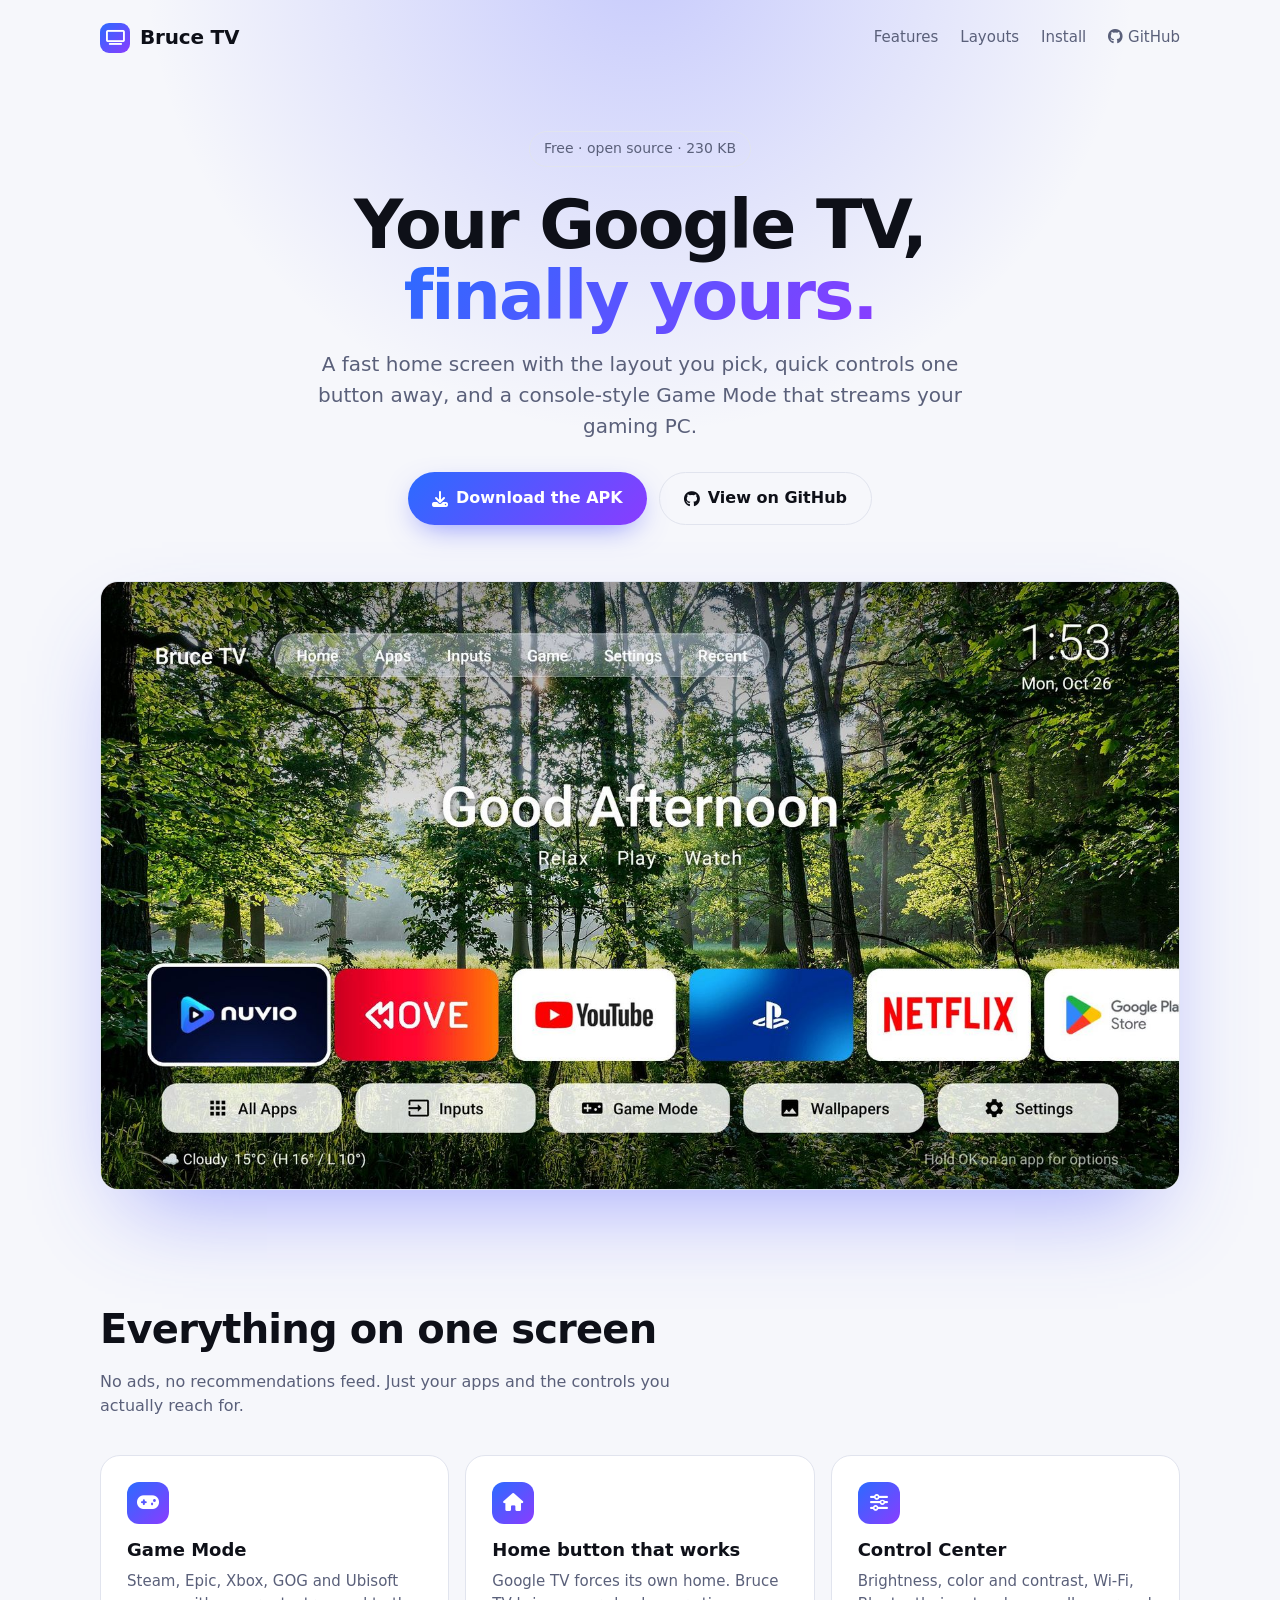
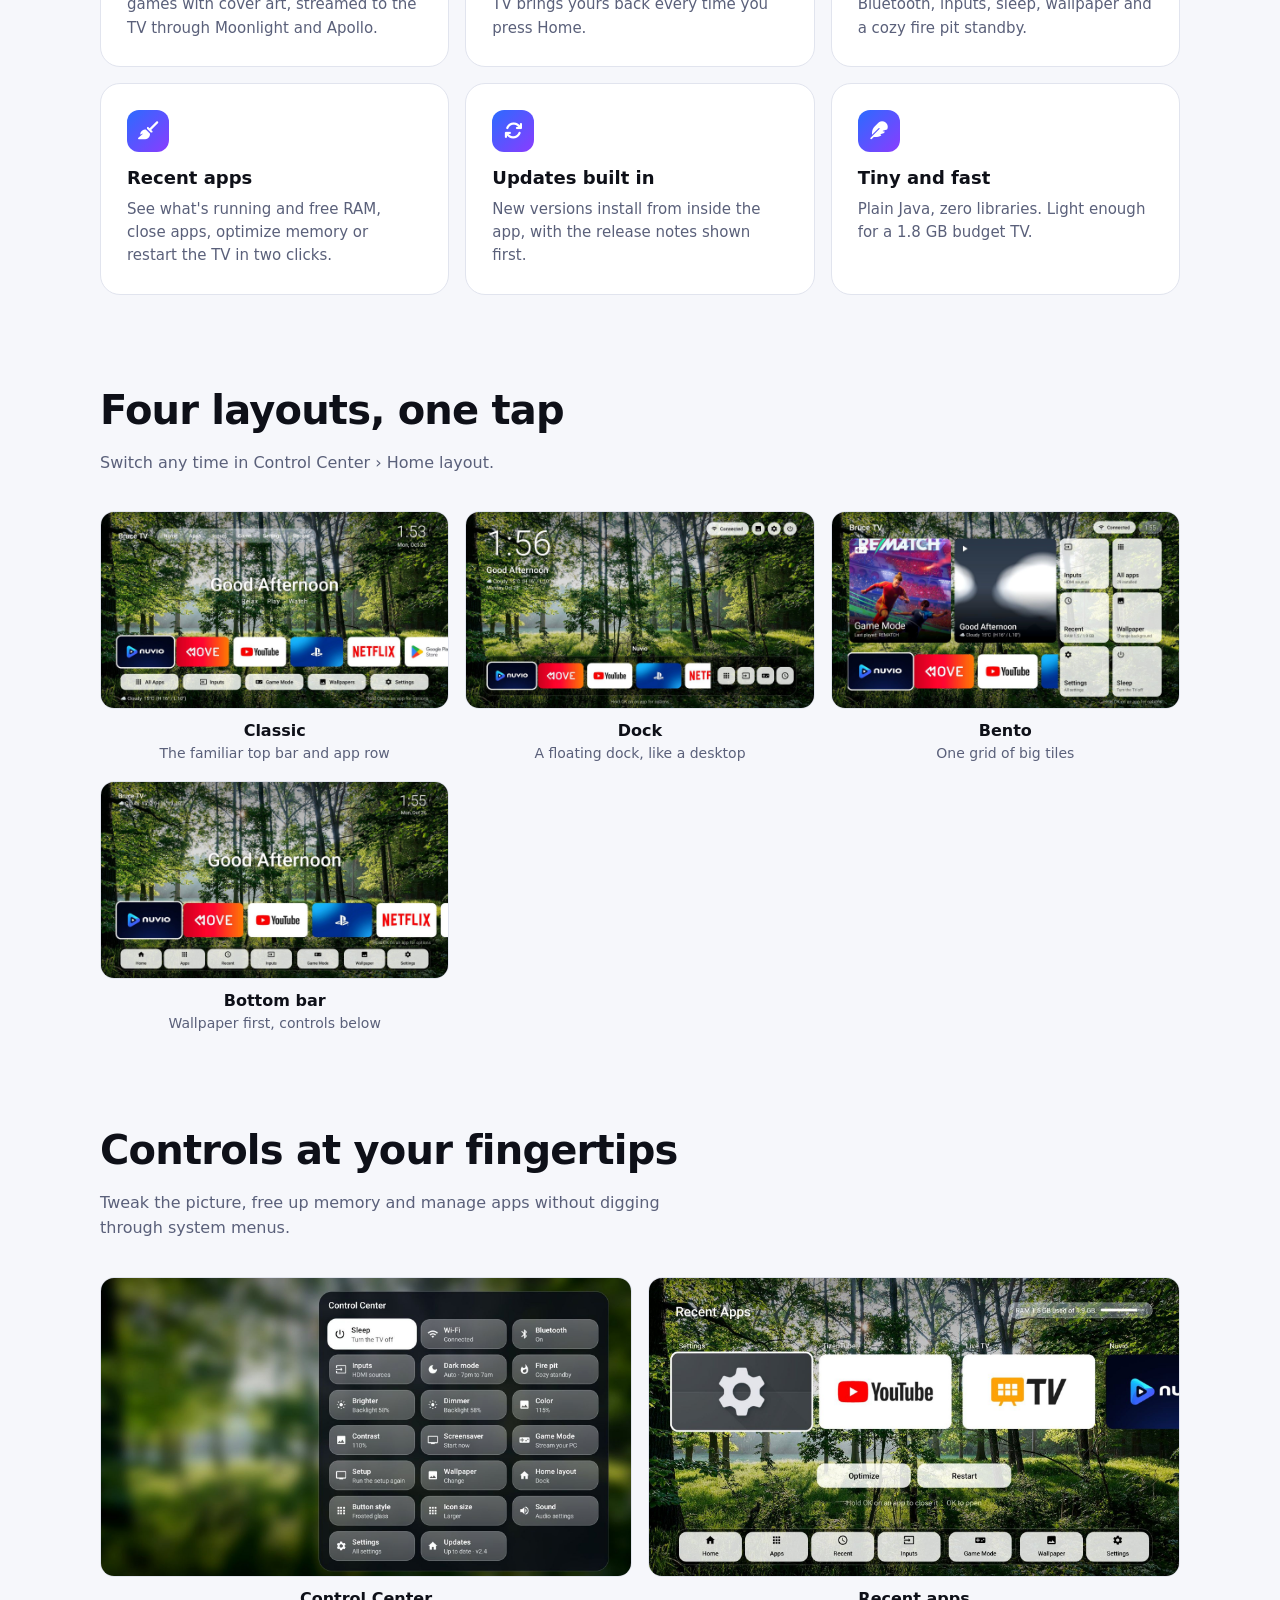
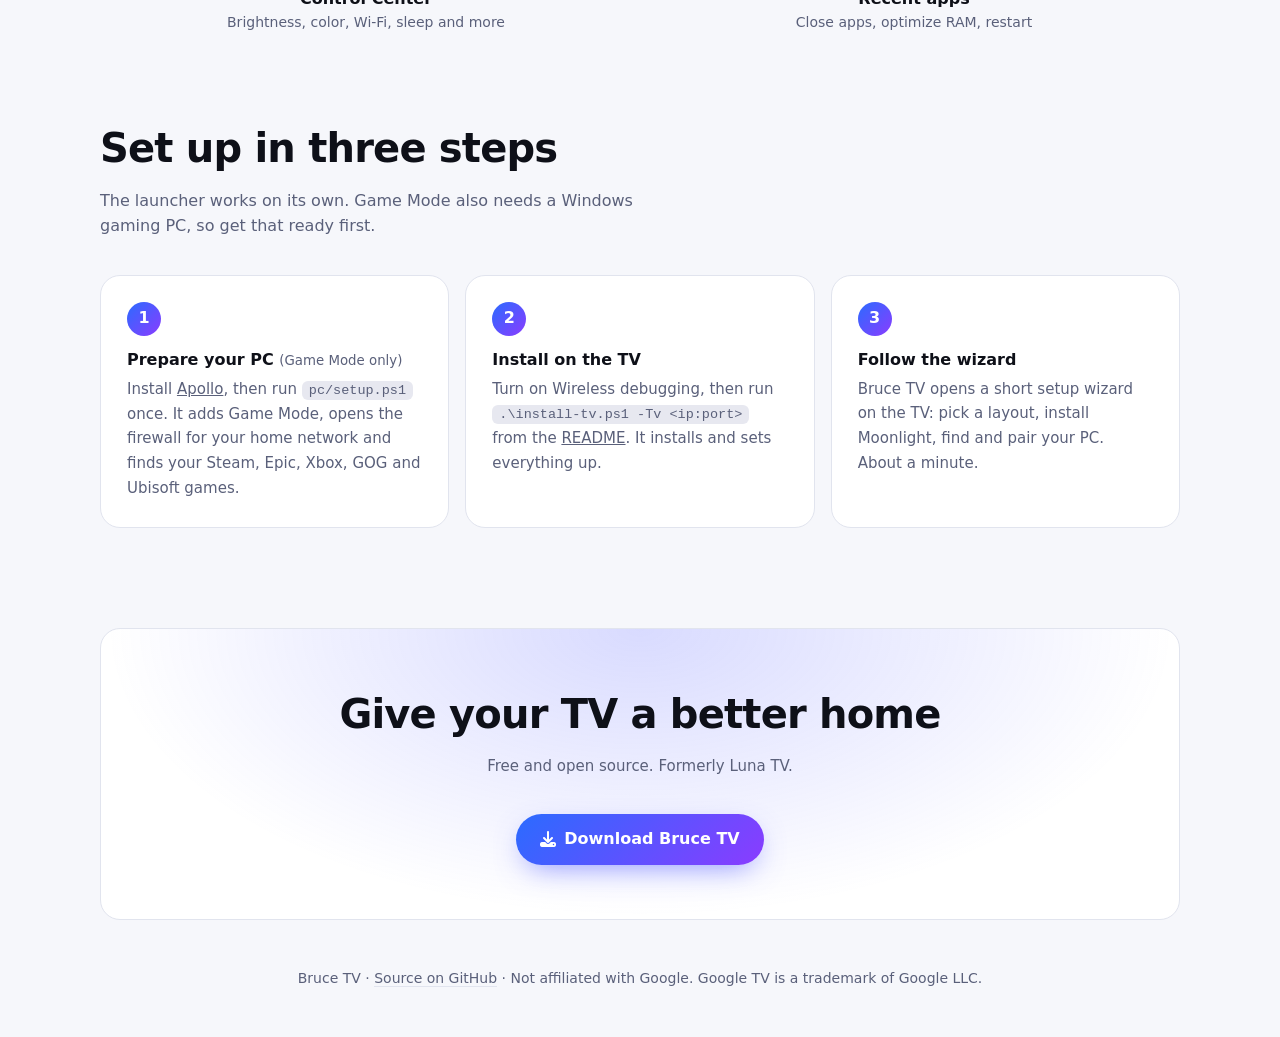
==== docs/index.html @ a6e506a7 "Add README with screenshots and PC-first install guide, one-command TV installer, and website" ====
<!doctype html>
<html lang="en">
<head>
<meta charset="utf-8">
<meta name="viewport" content="width=device-width, initial-scale=1">
<title>Bruce TV</title>
<meta name="description" content="A fast, good-looking home screen for Google TV with a console-style Game Mode that streams your gaming PC. Free, open source, 230 KB.">
<meta property="og:title" content="Bruce TV">
<meta property="og:description" content="Your Google TV home screen, done right. Four layouts, Control Center and Game Mode.">
<meta property="og:image" content="img/home-classic.jpg">
<link rel="stylesheet" href="https://cdnjs.cloudflare.com/ajax/libs/font-awesome/6.5.1/css/all.min.css" crossorigin="anonymous" referrerpolicy="no-referrer">
<link rel="icon" href="data:image/svg+xml,%3Csvg xmlns='http://www.w3.org/2000/svg' viewBox='0 0 32 32'%3E%3Crect width='32' height='32' rx='8' fill='%232b6bff'/%3E%3Crect x='7' y='9' width='18' height='11' rx='2' fill='white'/%3E%3Crect x='12' y='23' width='8' height='2' rx='1' fill='white'/%3E%3C/svg%3E">
<style>
:root {
  --bg: #07080d; --panel: #10121b; --line: #232636; --text: #f2f3f8; --muted: #9a9fb5;
  --blue: #2b6bff; --violet: #8a3cff; --grad: linear-gradient(135deg, #2b6bff, #8a3cff);
  --r: 20px;
}
@media (prefers-color-scheme: light) {
  :root { --bg: #f6f7fb; --panel: #fff; --line: #e1e4ee; --text: #0e1018; --muted: #5a607a; }
}
* { box-sizing: border-box; }
html { scroll-behavior: smooth; }
body { margin: 0; background: var(--bg); color: var(--text); line-height: 1.55;
  font: 16px/1.55 system-ui, -apple-system, "Segoe UI", Roboto, sans-serif; }
a { color: inherit; }
.wrap { width: min(1080px, 100% - 32px); margin: 0 auto; }
nav { display: flex; align-items: center; justify-content: space-between; padding: 22px 0; }
.logo { font-weight: 700; font-size: 20px; letter-spacing: -.01em; text-decoration: none; display: flex; align-items: center; gap: 10px; }
.logo i { width: 30px; height: 30px; border-radius: 9px; background: var(--grad); display: grid; place-items: center; }
.logo i { color: #fff; font-size: 15px; }
nav .links { display: flex; gap: 22px; align-items: center; color: var(--muted); font-size: 15px; }
nav .links a { text-decoration: none; }
nav .links a:hover { color: var(--text); }
.btn { display: inline-flex; align-items: center; gap: 8px; padding: 13px 24px; border-radius: 999px; font-weight: 600;
  text-decoration: none; background: var(--grad); color: #fff; box-shadow: 0 10px 30px -10px rgba(80, 90, 255, .7);
  transition: transform .15s, box-shadow .15s; }
.btn:hover { transform: translateY(-2px); box-shadow: 0 14px 34px -10px rgba(80, 90, 255, .9); }
.btn.ghost { background: transparent; color: var(--text); border: 1px solid var(--line); box-shadow: none; }
.btn.ghost:hover { border-color: var(--muted); }
.hero { text-align: center; padding: 56px 0 24px; position: relative; }
.hero::before { content: ""; position: absolute; inset: -120px 0 auto; height: 520px; z-index: -1;
  background: radial-gradient(ellipse at 50% 0, rgba(80, 90, 255, .28), transparent 65%); }
.pill { display: inline-block; padding: 6px 14px; border: 1px solid var(--line); border-radius: 999px; color: var(--muted); font-size: 14px; }
h1 { font-size: clamp(38px, 7vw, 68px); line-height: 1.05; letter-spacing: -.03em; margin: 22px auto 18px; max-width: 14ch; }
h1 em { font-style: normal; background: var(--grad); -webkit-background-clip: text; background-clip: text; color: transparent; }
.lede { color: var(--muted); font-size: clamp(17px, 2.2vw, 20px); max-width: 52ch; margin: 0 auto 30px; }
.cta { display: flex; gap: 12px; justify-content: center; flex-wrap: wrap; }
.shot { margin: 56px auto 0; border-radius: 18px; border: 1px solid var(--line); overflow: hidden;
  box-shadow: 0 40px 90px -30px rgba(60, 70, 255, .45); }
.shot img { display: block; width: 100%; height: auto; }
section { padding: 84px 0 0; }
h2 { font-size: clamp(28px, 4.5vw, 40px); letter-spacing: -.02em; margin: 0 0 10px; }
.sub { color: var(--muted); margin: 0 0 36px; max-width: 56ch; }
.grid { display: grid; gap: 16px; grid-template-columns: repeat(auto-fit, minmax(260px, 1fr)); }
.card { background: var(--panel); border: 1px solid var(--line); border-radius: var(--r); padding: 26px; }
.card h3 { margin: 12px 0 6px; font-size: 18px; }
.card p { margin: 0; color: var(--muted); font-size: 15px; }
.ico { width: 42px; height: 42px; border-radius: 12px; background: var(--grad); color: #fff; display: grid; place-items: center; font-size: 18px; }
.layouts { display: grid; gap: 16px; grid-template-columns: repeat(auto-fit, minmax(300px, 1fr)); }
figure { margin: 0; }
figure img { display: block; width: 100%; height: auto; border-radius: 14px; border: 1px solid var(--line); }
figcaption { margin-top: 10px; font-weight: 600; text-align: center; }
figcaption span { display: block; font-weight: 400; color: var(--muted); font-size: 14px; }
.steps { counter-reset: s; display: grid; gap: 16px; grid-template-columns: repeat(auto-fit, minmax(260px, 1fr)); padding: 0; list-style: none; }
.steps li { counter-increment: s; background: var(--panel); border: 1px solid var(--line); border-radius: var(--r); padding: 26px; }
.steps li::before { content: counter(s); display: grid; place-items: center; width: 34px; height: 34px; border-radius: 50%;
  background: var(--grad); color: #fff; font-weight: 700; margin-bottom: 12px; }
.steps b { display: block; margin-bottom: 4px; }
.steps small { color: var(--muted); font-weight: 400; }
.steps span { color: var(--muted); font-size: 15px; }
code { background: rgba(120, 130, 170, .18); padding: 2px 7px; border-radius: 6px; font-size: .9em; }
.final { text-align: center; }
.final .btn { margin-top: 36px; }
.final .card { padding: 54px 24px; background: radial-gradient(ellipse at 50% 0, rgba(80, 90, 255, .22), transparent 70%), var(--panel); }
footer { color: var(--muted); font-size: 14px; text-align: center; padding: 48px 0; }
footer a { text-decoration: none; border-bottom: 1px solid var(--line); }
@media (max-width: 560px) { nav .links a:not(.btn) { display: none; } }
@media (prefers-reduced-motion: reduce) { html { scroll-behavior: auto; } .btn { transition: none; } }
</style>
</head>
<body>
<div class="wrap">
  <nav>
    <a class="logo" href="#"><i class="fa-solid fa-tv" aria-hidden="true"></i>Bruce TV</a>
    <div class="links">
      <a href="#features">Features</a>
      <a href="#layouts">Layouts</a>
      <a href="#install">Install</a>
      <a href="https://github.com/martintenovski/BruceTV"><i class="fa-brands fa-github" aria-hidden="true"></i> GitHub</a>
    </div>
  </nav>

  <header class="hero">
    <span class="pill">Free · open source · 230 KB</span>
    <h1>Your Google TV, <em>finally yours.</em></h1>
    <p class="lede">A fast home screen with the layout you pick, quick controls one button away, and a console-style Game Mode that streams your gaming PC.</p>
    <div class="cta">
      <a class="btn" href="https://github.com/martintenovski/BruceTV/releases/latest"><i class="fa-solid fa-download" aria-hidden="true"></i>Download the APK</a>
      <a class="btn ghost" href="https://github.com/martintenovski/BruceTV"><i class="fa-brands fa-github" aria-hidden="true"></i>View on GitHub</a>
    </div>
    <div class="shot"><img src="img/home-classic.jpg" alt="Bruce TV home screen in the Classic layout" width="1600" height="900"></div>
  </header>

  <section id="features">
    <h2>Everything on one screen</h2>
    <p class="sub">No ads, no recommendations feed. Just your apps and the controls you actually reach for.</p>
    <div class="grid">
      <div class="card"><div class="ico"><i class="fa-solid fa-gamepad" aria-hidden="true"></i></div><h3>Game Mode</h3><p>Steam, Epic, Xbox, GOG and Ubisoft games with cover art, streamed to the TV through Moonlight and Apollo.</p></div>
      <div class="card"><div class="ico"><i class="fa-solid fa-house" aria-hidden="true"></i></div><h3>Home button that works</h3><p>Google TV forces its own home. Bruce TV brings yours back every time you press Home.</p></div>
      <div class="card"><div class="ico"><i class="fa-solid fa-sliders" aria-hidden="true"></i></div><h3>Control Center</h3><p>Brightness, color and contrast, Wi-Fi, Bluetooth, inputs, sleep, wallpaper and a cozy fire pit standby.</p></div>
      <div class="card"><div class="ico"><i class="fa-solid fa-broom" aria-hidden="true"></i></div><h3>Recent apps</h3><p>See what's running and free RAM, close apps, optimize memory or restart the TV in two clicks.</p></div>
      <div class="card"><div class="ico"><i class="fa-solid fa-arrows-rotate" aria-hidden="true"></i></div><h3>Updates built in</h3><p>New versions install from inside the app, with the release notes shown first.</p></div>
      <div class="card"><div class="ico"><i class="fa-solid fa-feather" aria-hidden="true"></i></div><h3>Tiny and fast</h3><p>Plain Java, zero libraries. Light enough for a 1.8 GB budget TV.</p></div>
    </div>
  </section>

  <section id="layouts">
    <h2>Four layouts, one tap</h2>
    <p class="sub">Switch any time in Control Center › Home layout.</p>
    <div class="layouts">
      <figure><img src="img/home-classic.jpg" alt="Classic layout" loading="lazy"><figcaption>Classic<span>The familiar top bar and app row</span></figcaption></figure>
      <figure><img src="img/home-dock.jpg" alt="Dock layout" loading="lazy"><figcaption>Dock<span>A floating dock, like a desktop</span></figcaption></figure>
      <figure><img src="img/home-bento.jpg" alt="Bento layout" loading="lazy"><figcaption>Bento<span>One grid of big tiles</span></figcaption></figure>
      <figure><img src="img/home-bottom.jpg" alt="Bottom bar layout" loading="lazy"><figcaption>Bottom bar<span>Wallpaper first, controls below</span></figcaption></figure>
    </div>
  </section>

  <section>
    <h2>Controls at your fingertips</h2>
    <p class="sub">Tweak the picture, free up memory and manage apps without digging through system menus.</p>
    <div class="layouts">
      <figure><img src="img/control-center.jpg" alt="Control Center" loading="lazy"><figcaption>Control Center<span>Brightness, color, Wi-Fi, sleep and more</span></figcaption></figure>
      <figure><img src="img/recent.jpg" alt="Recent apps" loading="lazy"><figcaption>Recent apps<span>Close apps, optimize RAM, restart</span></figcaption></figure>
    </div>
  </section>

  <section id="install">
    <h2>Set up in three steps</h2>
    <p class="sub">The launcher works on its own. Game Mode also needs a Windows gaming PC, so get that ready first.</p>
    <ol class="steps">
      <li><b>Prepare your PC <small>(Game Mode only)</small></b><span>Install <a href="https://github.com/ClassicOldSong/Apollo/releases">Apollo</a>, then run <code>pc/setup.ps1</code> once. It adds Game Mode, opens the firewall for your home network and finds your Steam, Epic, Xbox, GOG and Ubisoft games.</span></li>
      <li><b>Install on the TV</b><span>Turn on Wireless debugging, then run <code>.\install-tv.ps1 -Tv &lt;ip:port&gt;</code> from the <a href="https://github.com/martintenovski/BruceTV#step-2-install-bruce-tv-on-the-tv">README</a>. It installs and sets everything up.</span></li>
      <li><b>Follow the wizard</b><span>Bruce TV opens a short setup wizard on the TV: pick a layout, install Moonlight, find and pair your PC. About a minute.</span></li>
    </ol>
  </section>

  <section class="final">
    <div class="card">
      <h2>Give your TV a better home</h2>
      <p class="sub" style="margin-inline:auto">Free and open source. Formerly Luna TV.</p>
      <a class="btn" href="https://github.com/martintenovski/BruceTV/releases/latest"><i class="fa-solid fa-download" aria-hidden="true"></i>Download Bruce TV</a>
    </div>
  </section>

  <footer>Bruce TV · <a href="https://github.com/martintenovski/BruceTV">Source on GitHub</a> · Not affiliated with Google. Google TV is a trademark of Google LLC.</footer>
</div>
</body>
</html>
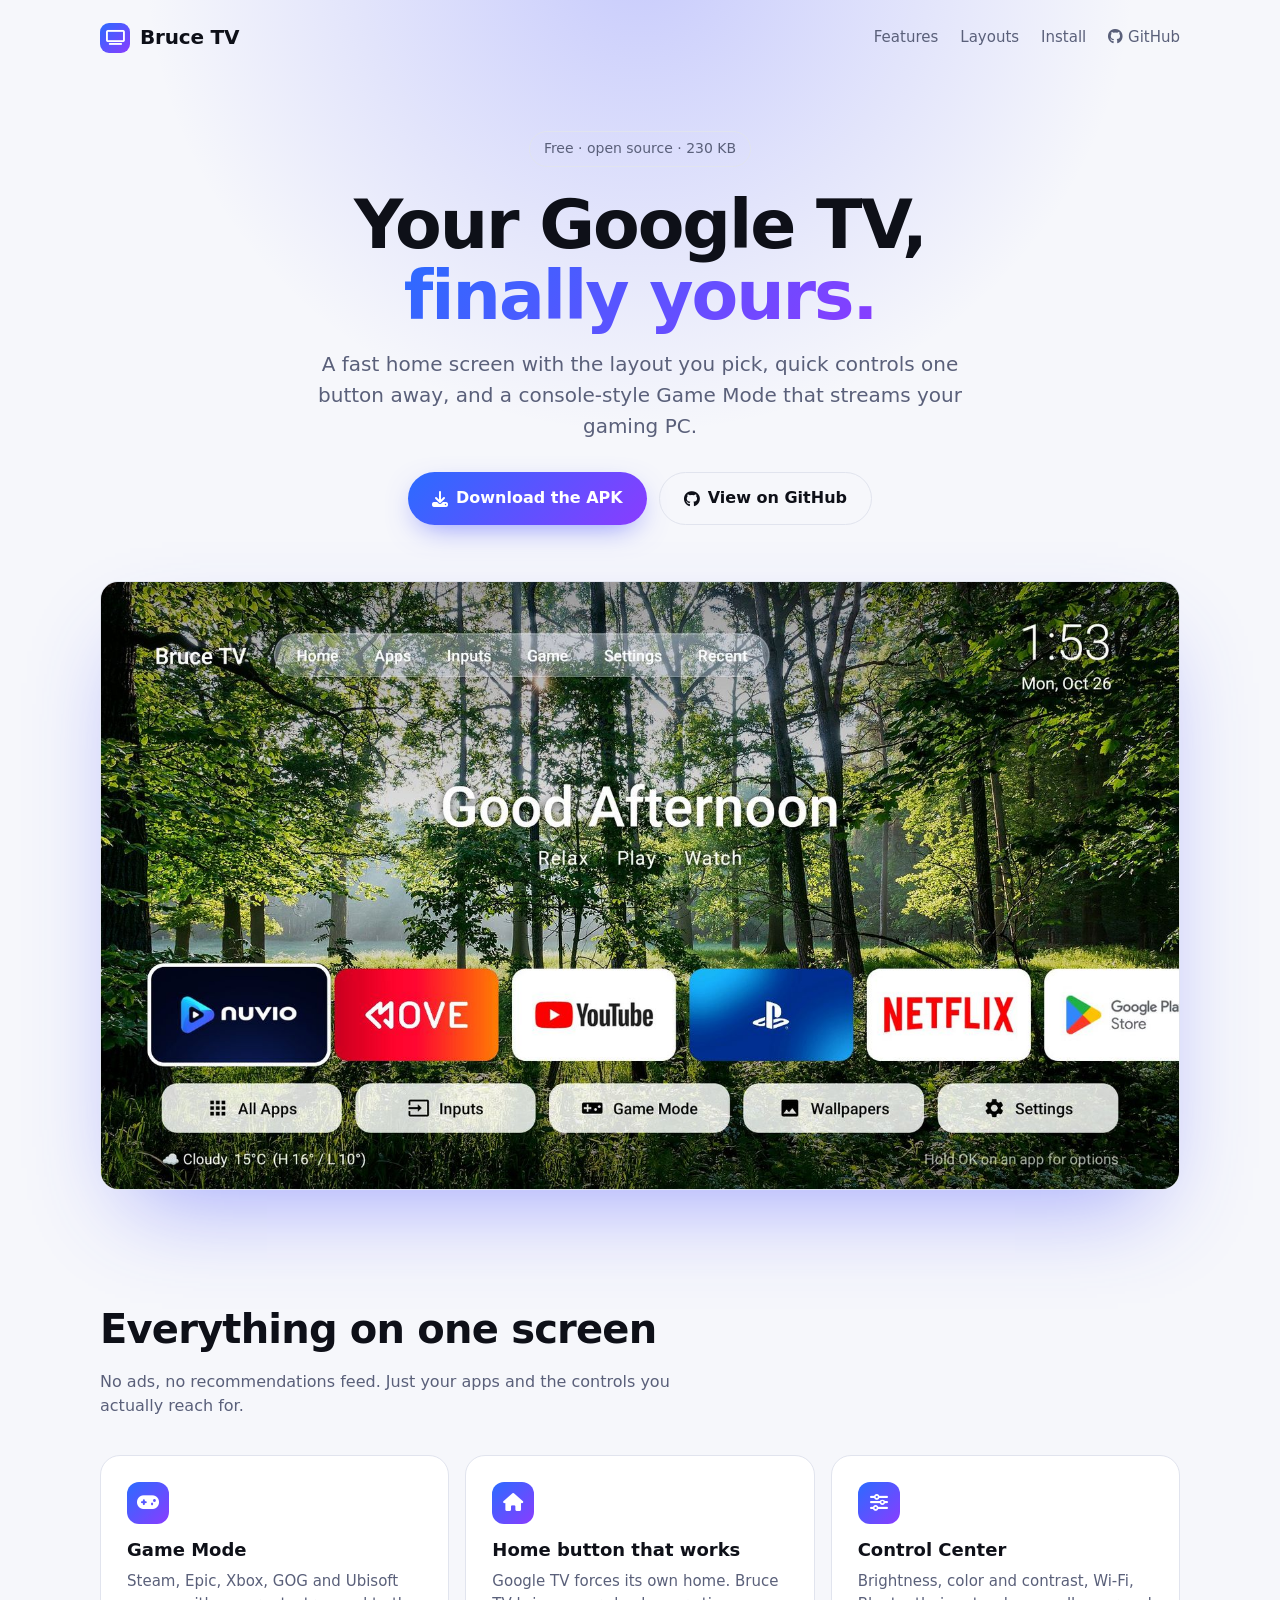
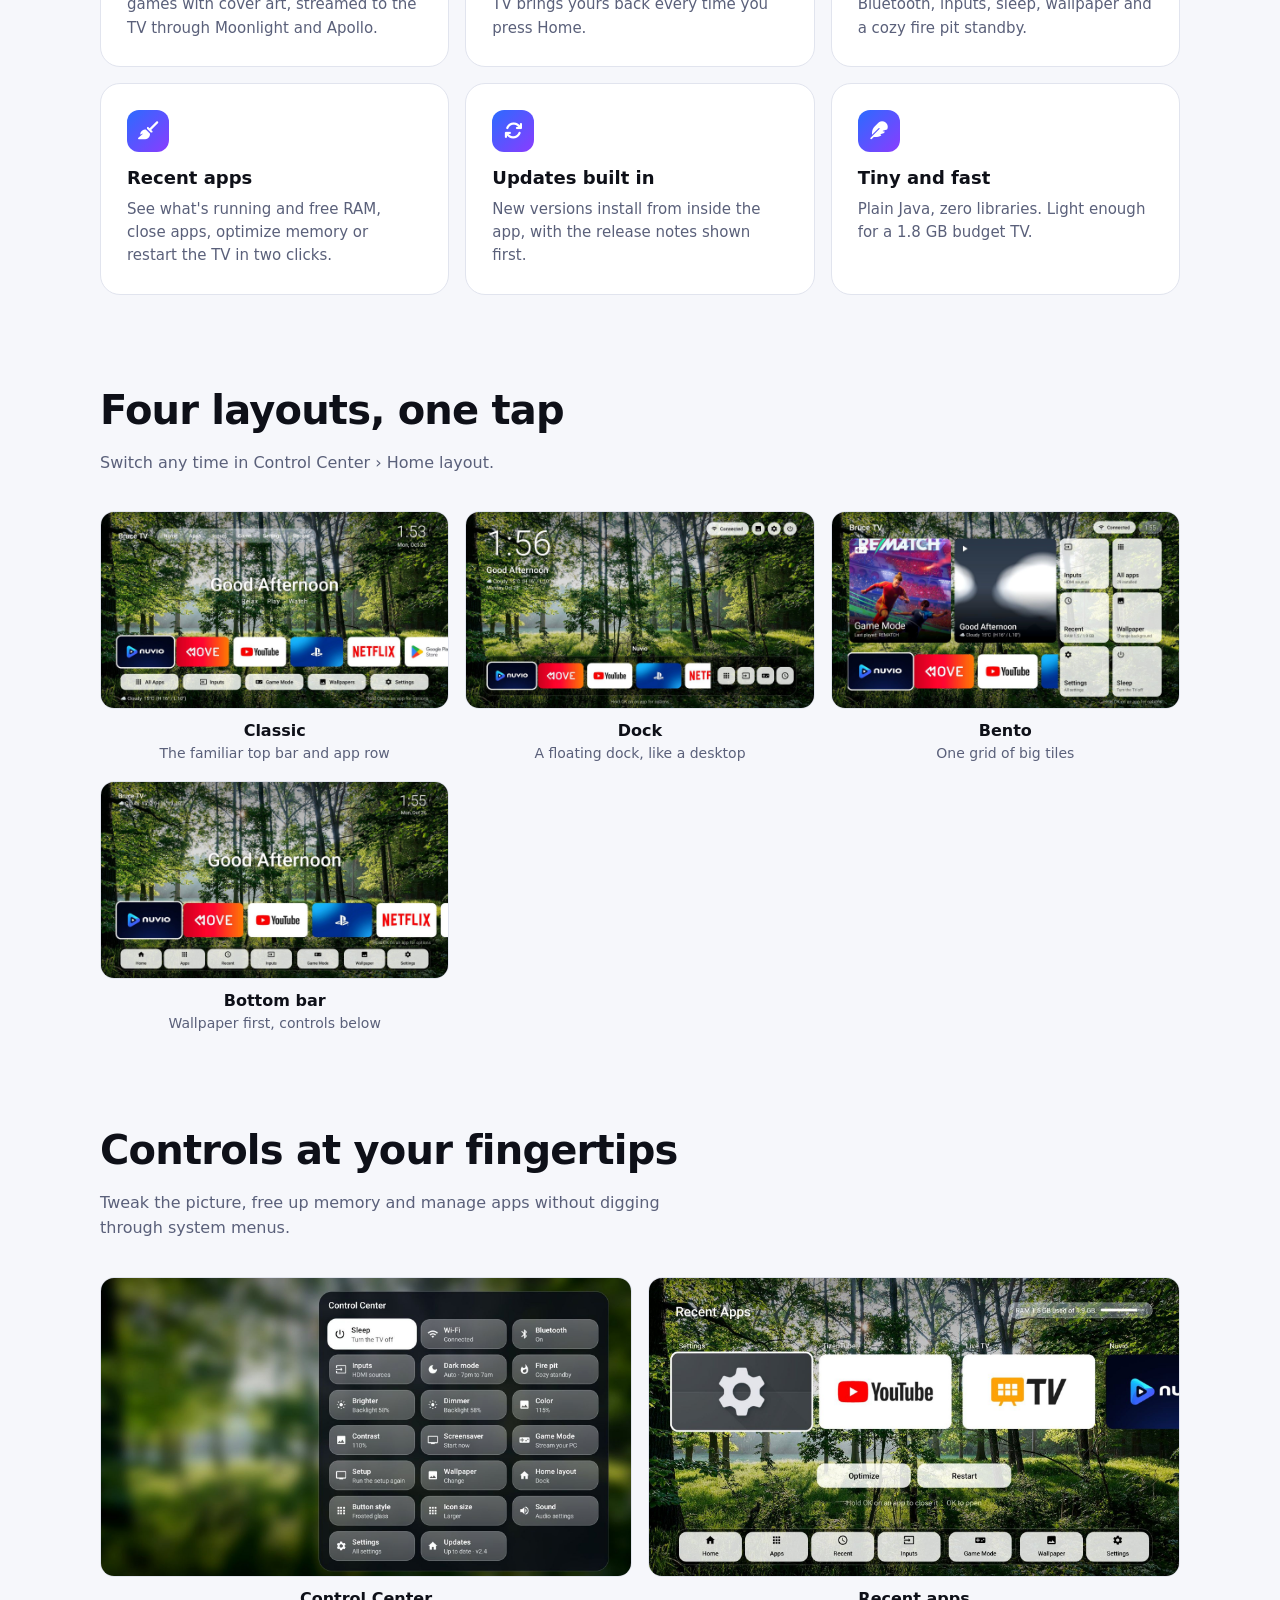
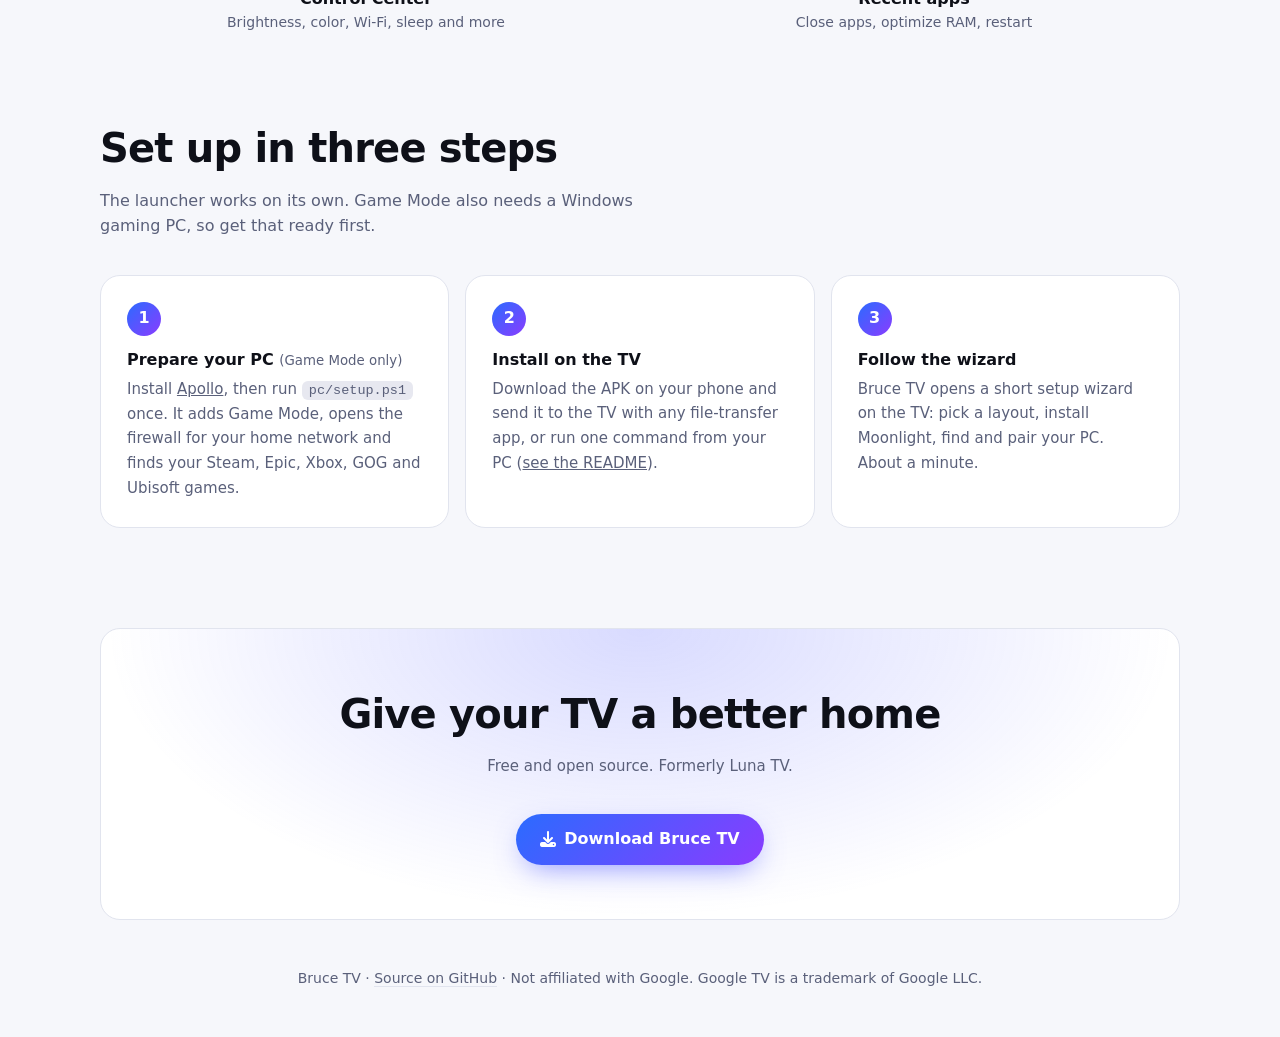
==== commit 236afb9a: "README and site: add phone-to-TV file transfer install option" ====
--- a/docs/index.html
+++ b/docs/index.html
@@ -140,7 +140,7 @@
     <p class="sub">The launcher works on its own. Game Mode also needs a Windows gaming PC, so get that ready first.</p>
     <ol class="steps">
       <li><b>Prepare your PC <small>(Game Mode only)</small></b><span>Install <a href="https://github.com/ClassicOldSong/Apollo/releases">Apollo</a>, then run <code>pc/setup.ps1</code> once. It adds Game Mode, opens the firewall for your home network and finds your Steam, Epic, Xbox, GOG and Ubisoft games.</span></li>
-      <li><b>Install on the TV</b><span>Turn on Wireless debugging, then run <code>.\install-tv.ps1 -Tv &lt;ip:port&gt;</code> from the <a href="https://github.com/martintenovski/BruceTV#step-2-install-bruce-tv-on-the-tv">README</a>. It installs and sets everything up.</span></li>
+      <li><b>Install on the TV</b><span>Download the APK on your phone and send it to the TV with any file-transfer app, or run one command from your PC (<a href="https://github.com/martintenovski/BruceTV#step-2-install-bruce-tv-on-the-tv">see the README</a>).</span></li>
       <li><b>Follow the wizard</b><span>Bruce TV opens a short setup wizard on the TV: pick a layout, install Moonlight, find and pair your PC. About a minute.</span></li>
     </ol>
   </section>
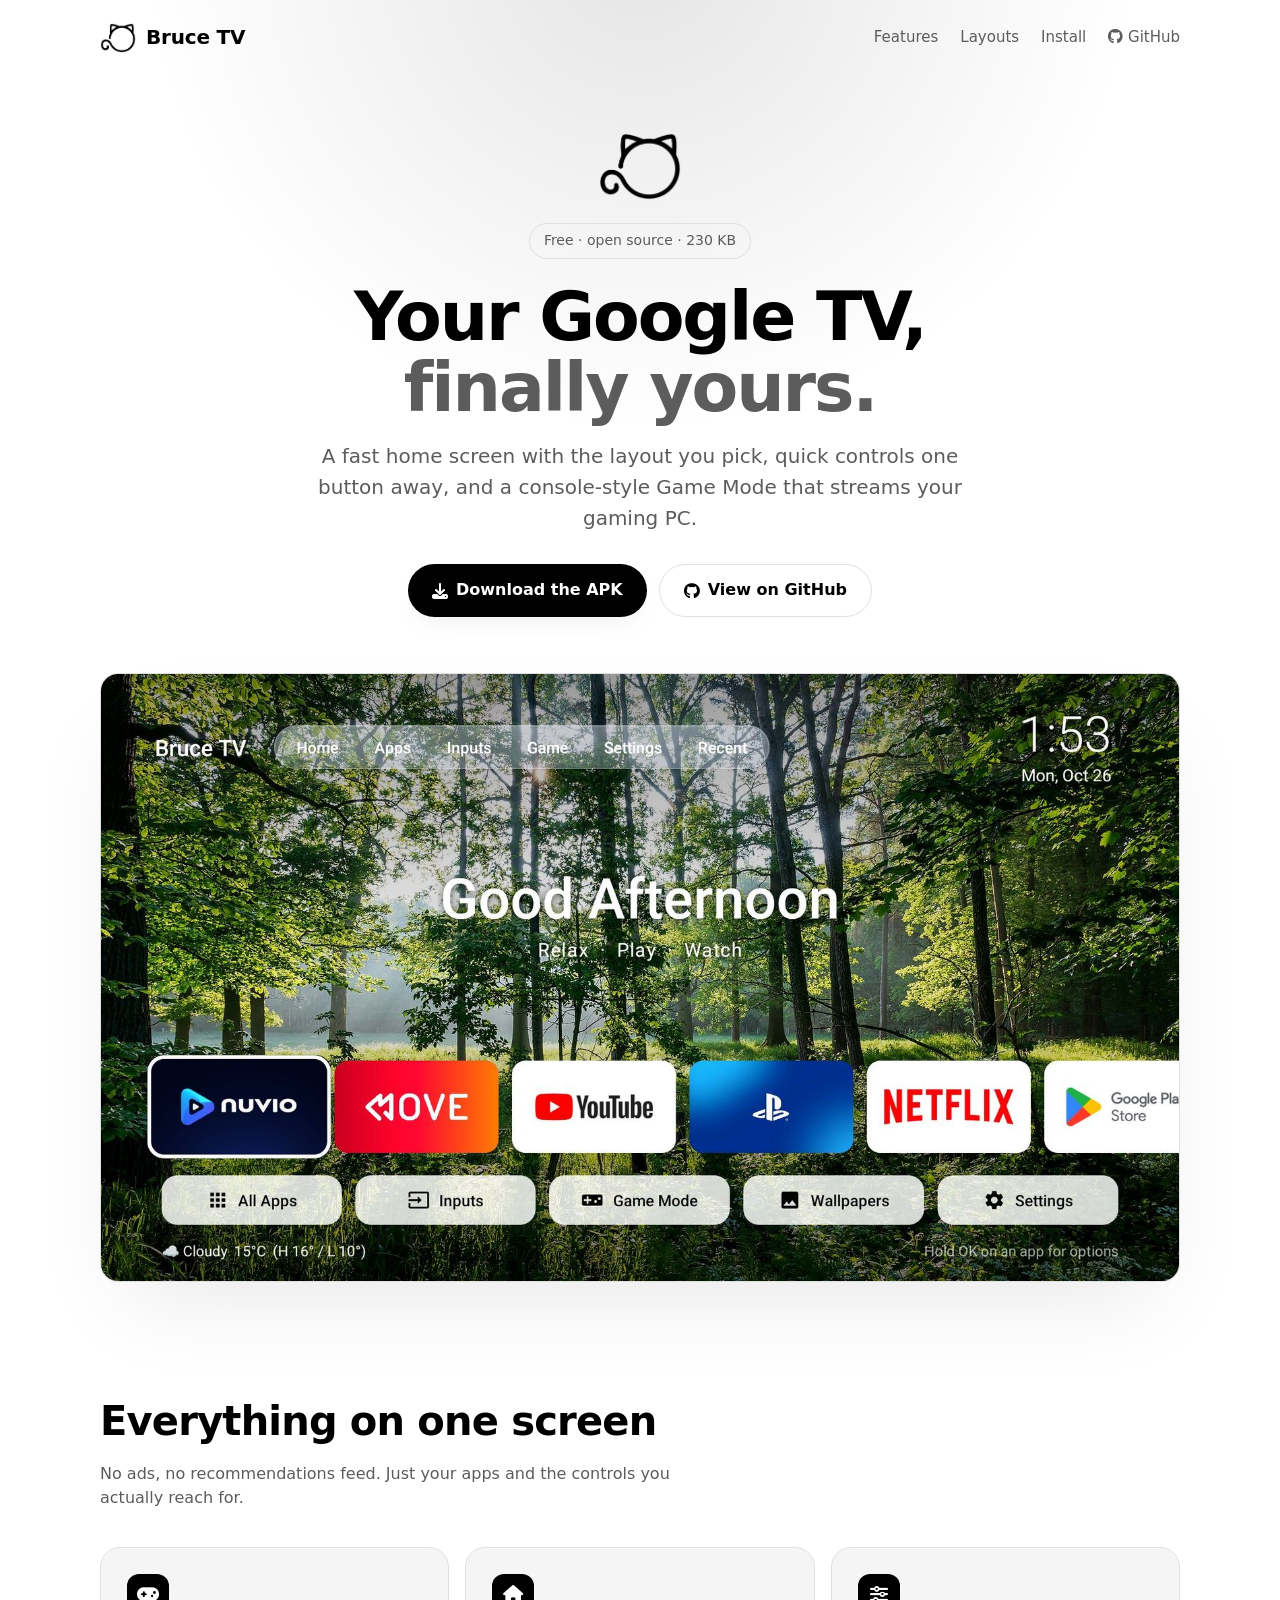
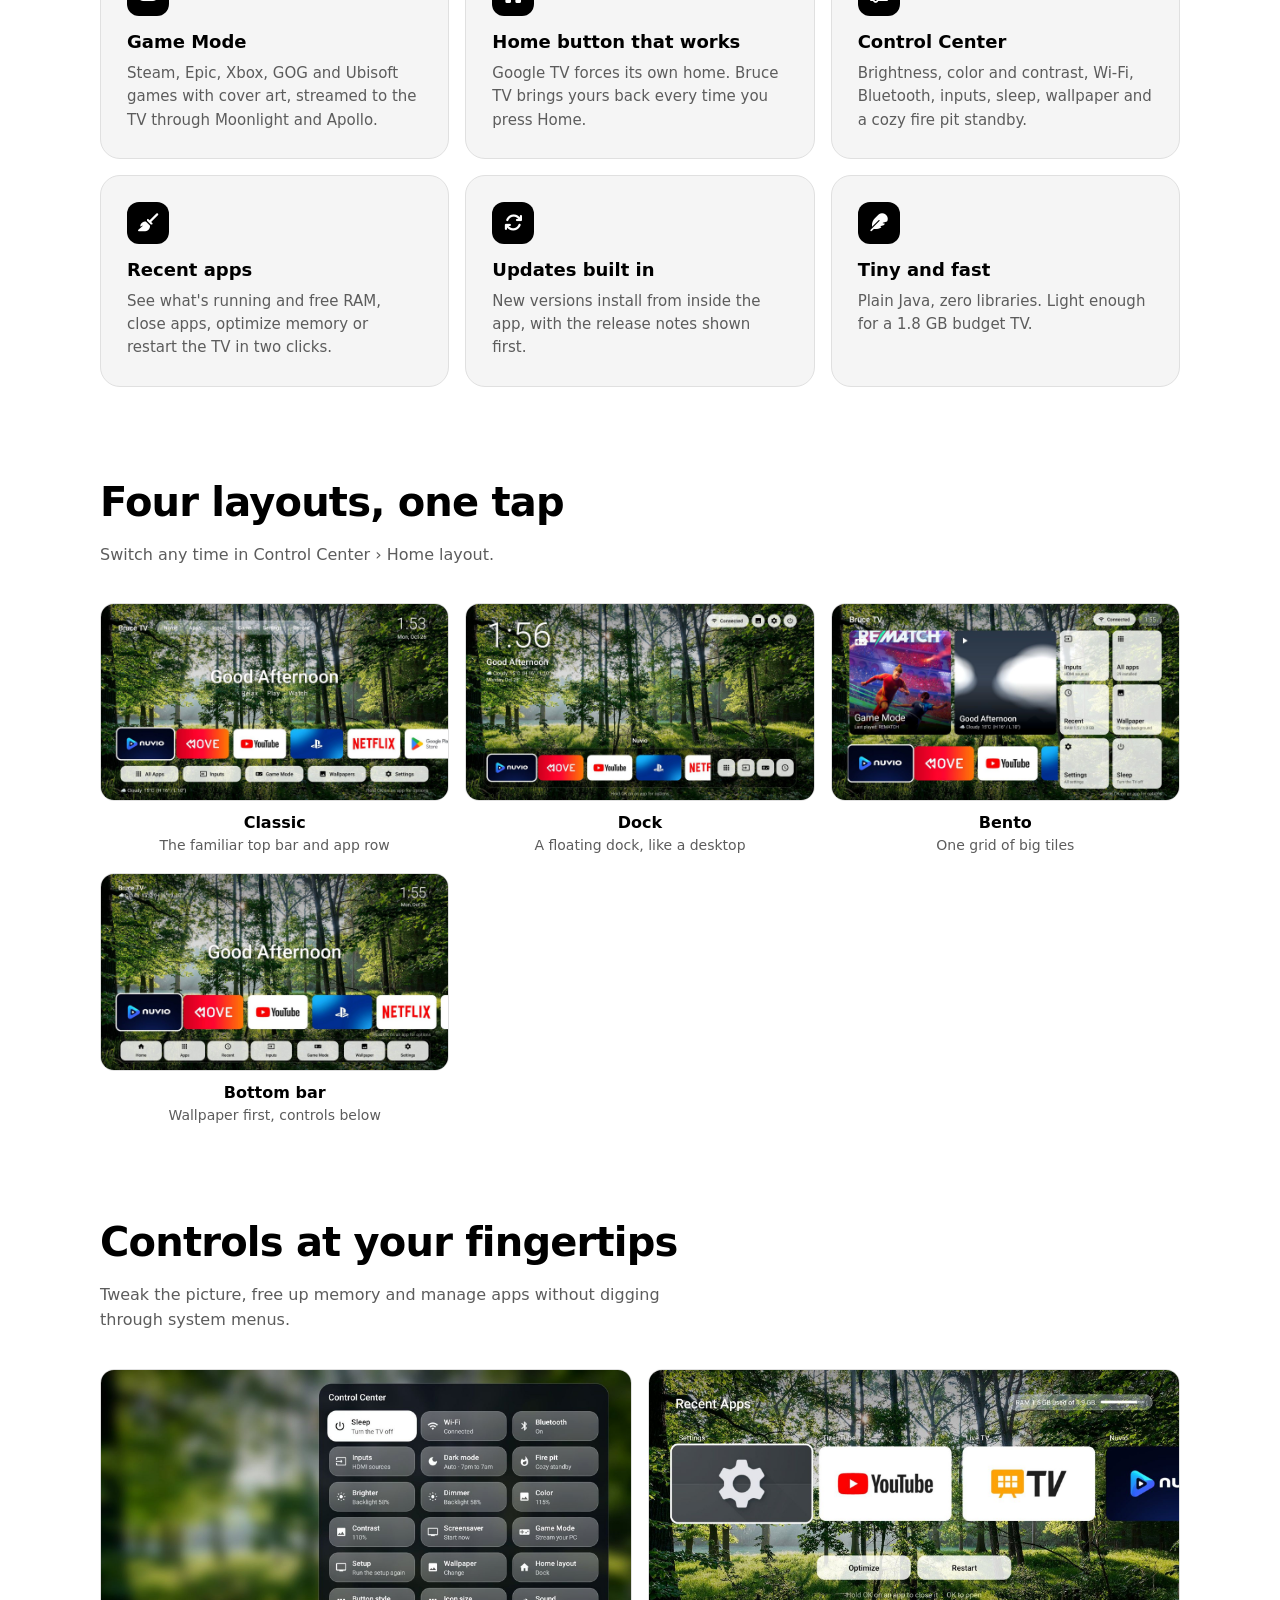
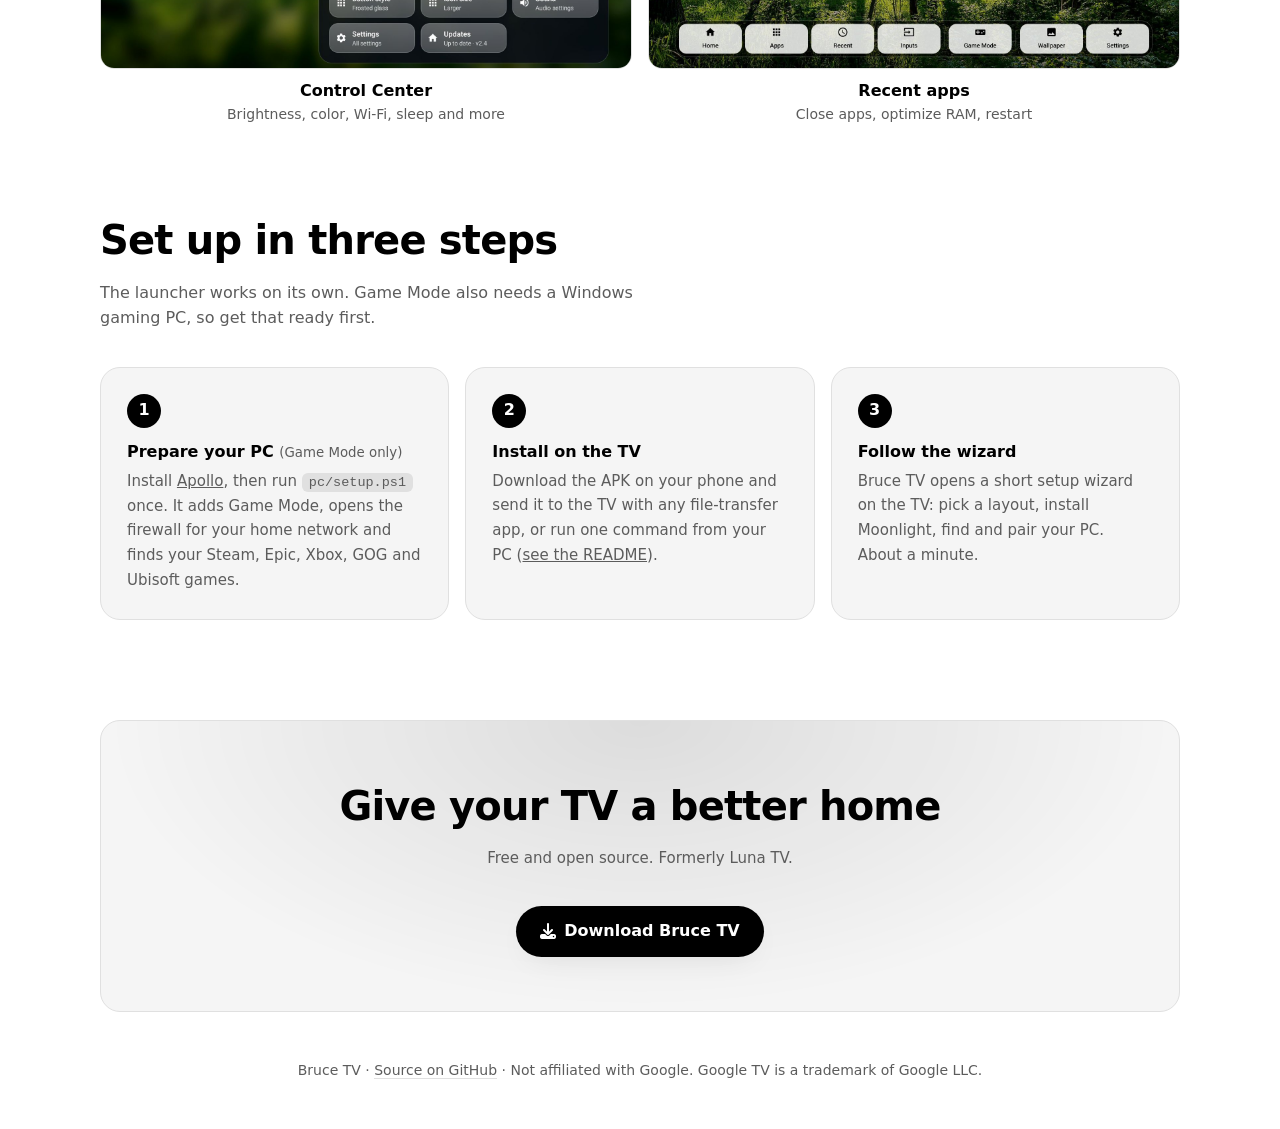
==== commit 405c38bb: "Release 2.6 (versionCode 8): new Bruce TV icon, black and white website" ====
--- a/docs/index.html
+++ b/docs/index.html
@@ -9,15 +9,16 @@
 <meta property="og:description" content="Your Google TV home screen, done right. Four layouts, Control Center and Game Mode.">
 <meta property="og:image" content="img/home-classic.jpg">
 <link rel="stylesheet" href="https://cdnjs.cloudflare.com/ajax/libs/font-awesome/6.5.1/css/all.min.css" crossorigin="anonymous" referrerpolicy="no-referrer">
-<link rel="icon" href="data:image/svg+xml,%3Csvg xmlns='http://www.w3.org/2000/svg' viewBox='0 0 32 32'%3E%3Crect width='32' height='32' rx='8' fill='%232b6bff'/%3E%3Crect x='7' y='9' width='18' height='11' rx='2' fill='white'/%3E%3Crect x='12' y='23' width='8' height='2' rx='1' fill='white'/%3E%3C/svg%3E">
+<link rel="icon" type="image/png" href="favicon.png">
+<link rel="apple-touch-icon" href="apple-touch-icon.png">
 <style>
 :root {
-  --bg: #07080d; --panel: #10121b; --line: #232636; --text: #f2f3f8; --muted: #9a9fb5;
-  --blue: #2b6bff; --violet: #8a3cff; --grad: linear-gradient(135deg, #2b6bff, #8a3cff);
+  --bg: #000; --panel: #0d0d0d; --line: #262626; --text: #fff; --muted: #a3a3a3;
+  --accent: #fff; --on-accent: #000; --glow: rgba(255, 255, 255, .14);
   --r: 20px;
 }
 @media (prefers-color-scheme: light) {
-  :root { --bg: #f6f7fb; --panel: #fff; --line: #e1e4ee; --text: #0e1018; --muted: #5a607a; }
+  :root { --bg: #fff; --panel: #f5f5f5; --line: #e0e0e0; --text: #000; --muted: #5c5c5c; --accent: #000; --on-accent: #fff; --glow: rgba(0, 0, 0, .1); }
 }
 * { box-sizing: border-box; }
 html { scroll-behavior: smooth; }
@@ -27,27 +28,27 @@
 .wrap { width: min(1080px, 100% - 32px); margin: 0 auto; }
 nav { display: flex; align-items: center; justify-content: space-between; padding: 22px 0; }
 .logo { font-weight: 700; font-size: 20px; letter-spacing: -.01em; text-decoration: none; display: flex; align-items: center; gap: 10px; }
-.logo i { width: 30px; height: 30px; border-radius: 9px; background: var(--grad); display: grid; place-items: center; }
-.logo i { color: #fff; font-size: 15px; }
+.logo i { width: 36px; height: 30px; background: var(--text); -webkit-mask: url(img/logo.png) center / contain no-repeat; mask: url(img/logo.png) center / contain no-repeat; }
 nav .links { display: flex; gap: 22px; align-items: center; color: var(--muted); font-size: 15px; }
 nav .links a { text-decoration: none; }
 nav .links a:hover { color: var(--text); }
 .btn { display: inline-flex; align-items: center; gap: 8px; padding: 13px 24px; border-radius: 999px; font-weight: 600;
-  text-decoration: none; background: var(--grad); color: #fff; box-shadow: 0 10px 30px -10px rgba(80, 90, 255, .7);
+  text-decoration: none; background: var(--accent); color: var(--on-accent); box-shadow: 0 10px 30px -12px var(--glow);
   transition: transform .15s, box-shadow .15s; }
-.btn:hover { transform: translateY(-2px); box-shadow: 0 14px 34px -10px rgba(80, 90, 255, .9); }
+.btn:hover { transform: translateY(-2px); box-shadow: 0 14px 34px -10px var(--glow); }
 .btn.ghost { background: transparent; color: var(--text); border: 1px solid var(--line); box-shadow: none; }
 .btn.ghost:hover { border-color: var(--muted); }
 .hero { text-align: center; padding: 56px 0 24px; position: relative; }
 .hero::before { content: ""; position: absolute; inset: -120px 0 auto; height: 520px; z-index: -1;
-  background: radial-gradient(ellipse at 50% 0, rgba(80, 90, 255, .28), transparent 65%); }
+  background: radial-gradient(ellipse at 50% 0, var(--glow), transparent 65%); }
+.mark { width: 84px; height: 70px; margin: 0 auto 22px; background: var(--text); -webkit-mask: url(img/logo.png) center / contain no-repeat; mask: url(img/logo.png) center / contain no-repeat; }
 .pill { display: inline-block; padding: 6px 14px; border: 1px solid var(--line); border-radius: 999px; color: var(--muted); font-size: 14px; }
 h1 { font-size: clamp(38px, 7vw, 68px); line-height: 1.05; letter-spacing: -.03em; margin: 22px auto 18px; max-width: 14ch; }
-h1 em { font-style: normal; background: var(--grad); -webkit-background-clip: text; background-clip: text; color: transparent; }
+h1 em { font-style: normal; color: var(--muted); }
 .lede { color: var(--muted); font-size: clamp(17px, 2.2vw, 20px); max-width: 52ch; margin: 0 auto 30px; }
 .cta { display: flex; gap: 12px; justify-content: center; flex-wrap: wrap; }
 .shot { margin: 56px auto 0; border-radius: 18px; border: 1px solid var(--line); overflow: hidden;
-  box-shadow: 0 40px 90px -30px rgba(60, 70, 255, .45); }
+  box-shadow: 0 40px 90px -30px var(--glow); }
 .shot img { display: block; width: 100%; height: auto; }
 section { padding: 84px 0 0; }
 h2 { font-size: clamp(28px, 4.5vw, 40px); letter-spacing: -.02em; margin: 0 0 10px; }
@@ -56,7 +57,7 @@
 .card { background: var(--panel); border: 1px solid var(--line); border-radius: var(--r); padding: 26px; }
 .card h3 { margin: 12px 0 6px; font-size: 18px; }
 .card p { margin: 0; color: var(--muted); font-size: 15px; }
-.ico { width: 42px; height: 42px; border-radius: 12px; background: var(--grad); color: #fff; display: grid; place-items: center; font-size: 18px; }
+.ico { width: 42px; height: 42px; border-radius: 12px; background: var(--accent); color: var(--on-accent); display: grid; place-items: center; font-size: 18px; }
 .layouts { display: grid; gap: 16px; grid-template-columns: repeat(auto-fit, minmax(300px, 1fr)); }
 figure { margin: 0; }
 figure img { display: block; width: 100%; height: auto; border-radius: 14px; border: 1px solid var(--line); }
@@ -65,14 +66,14 @@
 .steps { counter-reset: s; display: grid; gap: 16px; grid-template-columns: repeat(auto-fit, minmax(260px, 1fr)); padding: 0; list-style: none; }
 .steps li { counter-increment: s; background: var(--panel); border: 1px solid var(--line); border-radius: var(--r); padding: 26px; }
 .steps li::before { content: counter(s); display: grid; place-items: center; width: 34px; height: 34px; border-radius: 50%;
-  background: var(--grad); color: #fff; font-weight: 700; margin-bottom: 12px; }
+  background: var(--accent); color: var(--on-accent); font-weight: 700; margin-bottom: 12px; }
 .steps b { display: block; margin-bottom: 4px; }
 .steps small { color: var(--muted); font-weight: 400; }
 .steps span { color: var(--muted); font-size: 15px; }
-code { background: rgba(120, 130, 170, .18); padding: 2px 7px; border-radius: 6px; font-size: .9em; }
+code { background: var(--line); padding: 2px 7px; border-radius: 6px; font-size: .9em; }
 .final { text-align: center; }
 .final .btn { margin-top: 36px; }
-.final .card { padding: 54px 24px; background: radial-gradient(ellipse at 50% 0, rgba(80, 90, 255, .22), transparent 70%), var(--panel); }
+.final .card { padding: 54px 24px; background: radial-gradient(ellipse at 50% 0, var(--glow), transparent 70%), var(--panel); }
 footer { color: var(--muted); font-size: 14px; text-align: center; padding: 48px 0; }
 footer a { text-decoration: none; border-bottom: 1px solid var(--line); }
 @media (max-width: 560px) { nav .links a:not(.btn) { display: none; } }
@@ -82,7 +83,7 @@
 <body>
 <div class="wrap">
   <nav>
-    <a class="logo" href="#"><i class="fa-solid fa-tv" aria-hidden="true"></i>Bruce TV</a>
+    <a class="logo" href="#"><i aria-hidden="true"></i>Bruce TV</a>
     <div class="links">
       <a href="#features">Features</a>
       <a href="#layouts">Layouts</a>
@@ -92,6 +93,7 @@
   </nav>
 
   <header class="hero">
+    <div class="mark" aria-hidden="true"></div>
     <span class="pill">Free · open source · 230 KB</span>
     <h1>Your Google TV, <em>finally yours.</em></h1>
     <p class="lede">A fast home screen with the layout you pick, quick controls one button away, and a console-style Game Mode that streams your gaming PC.</p>
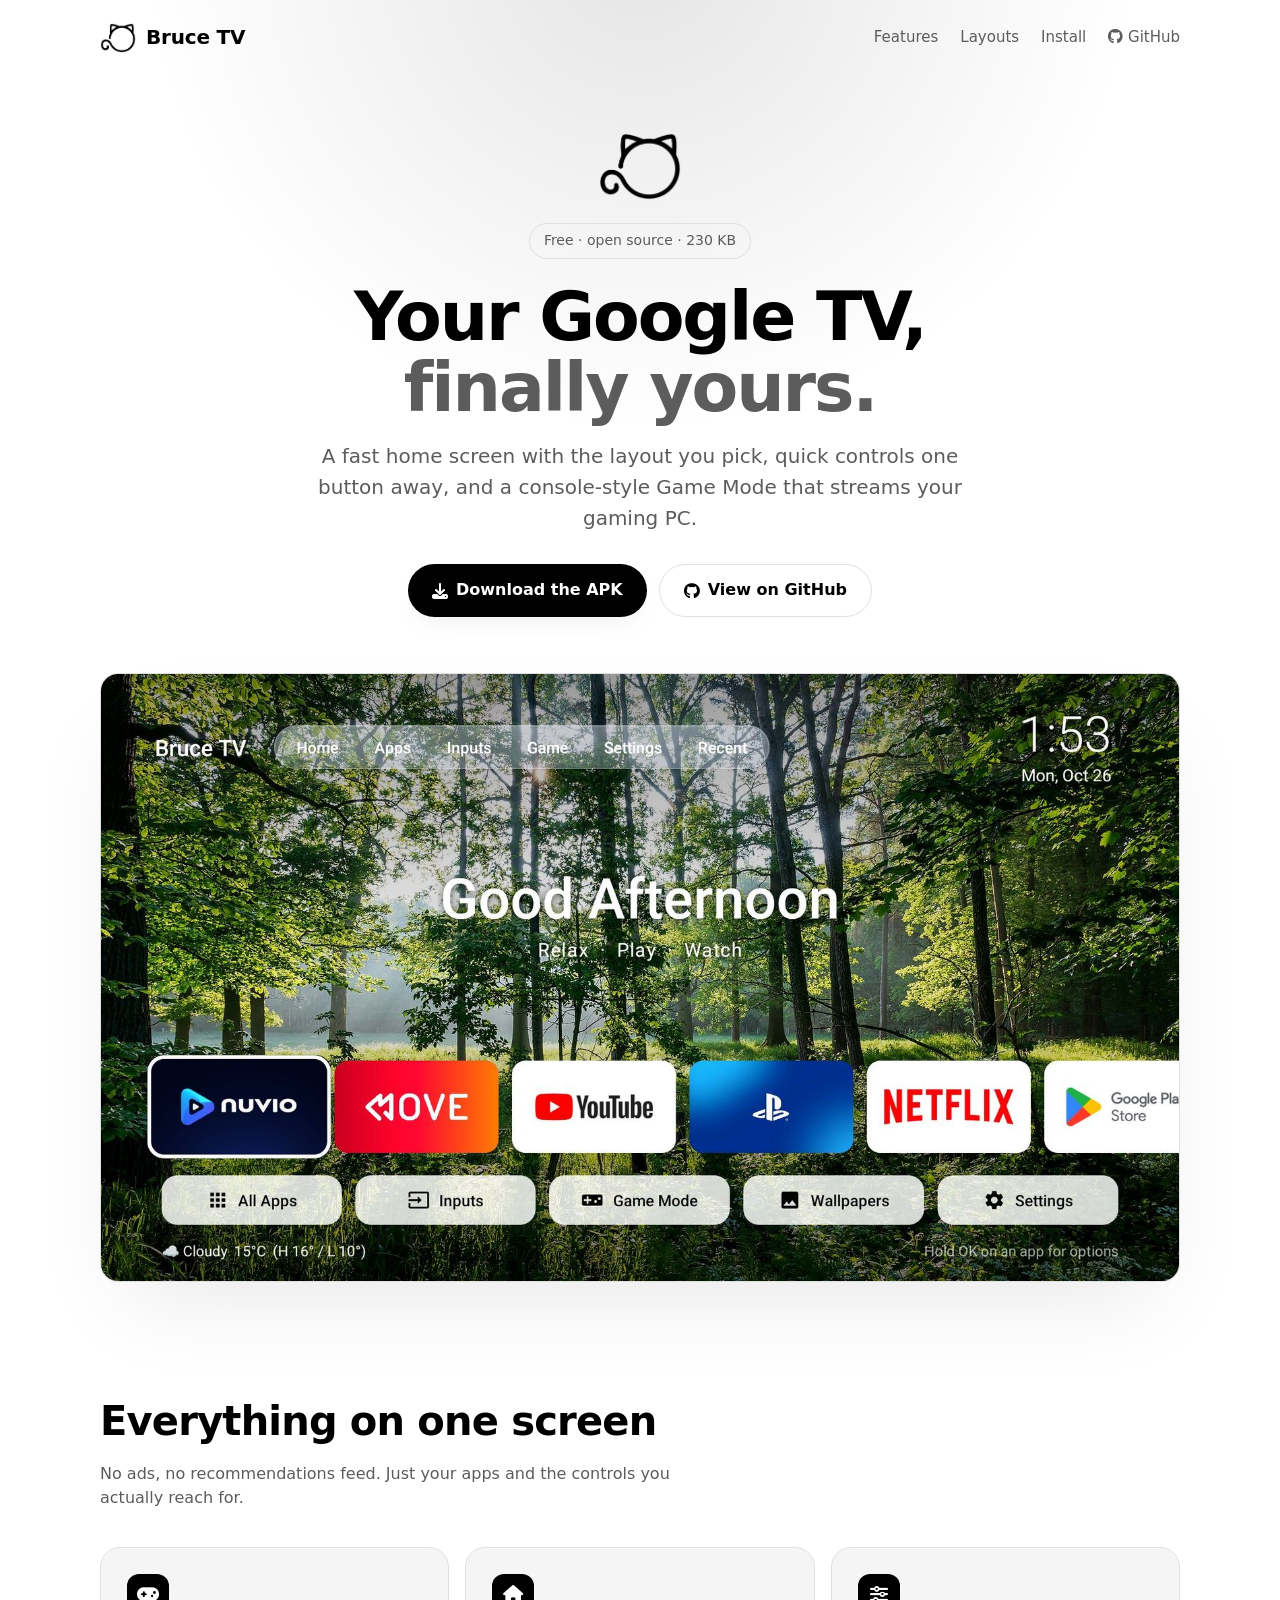
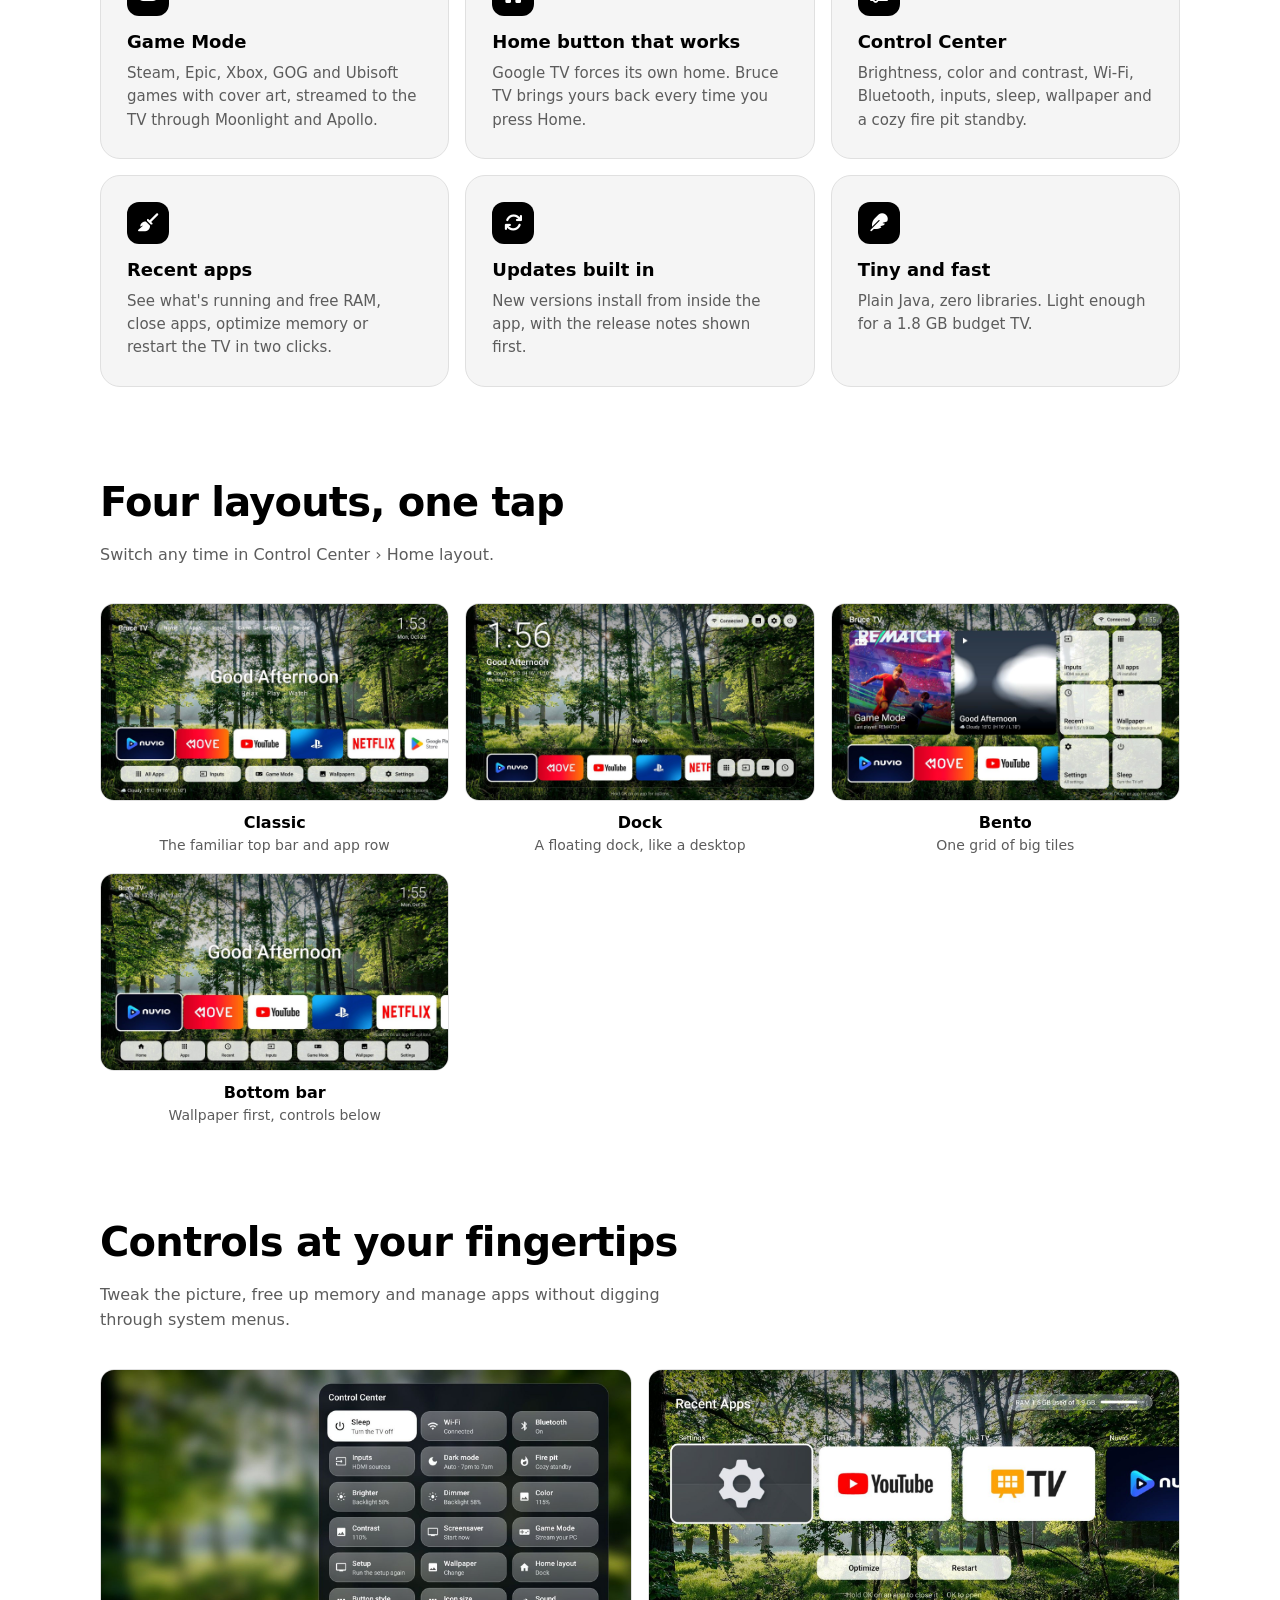
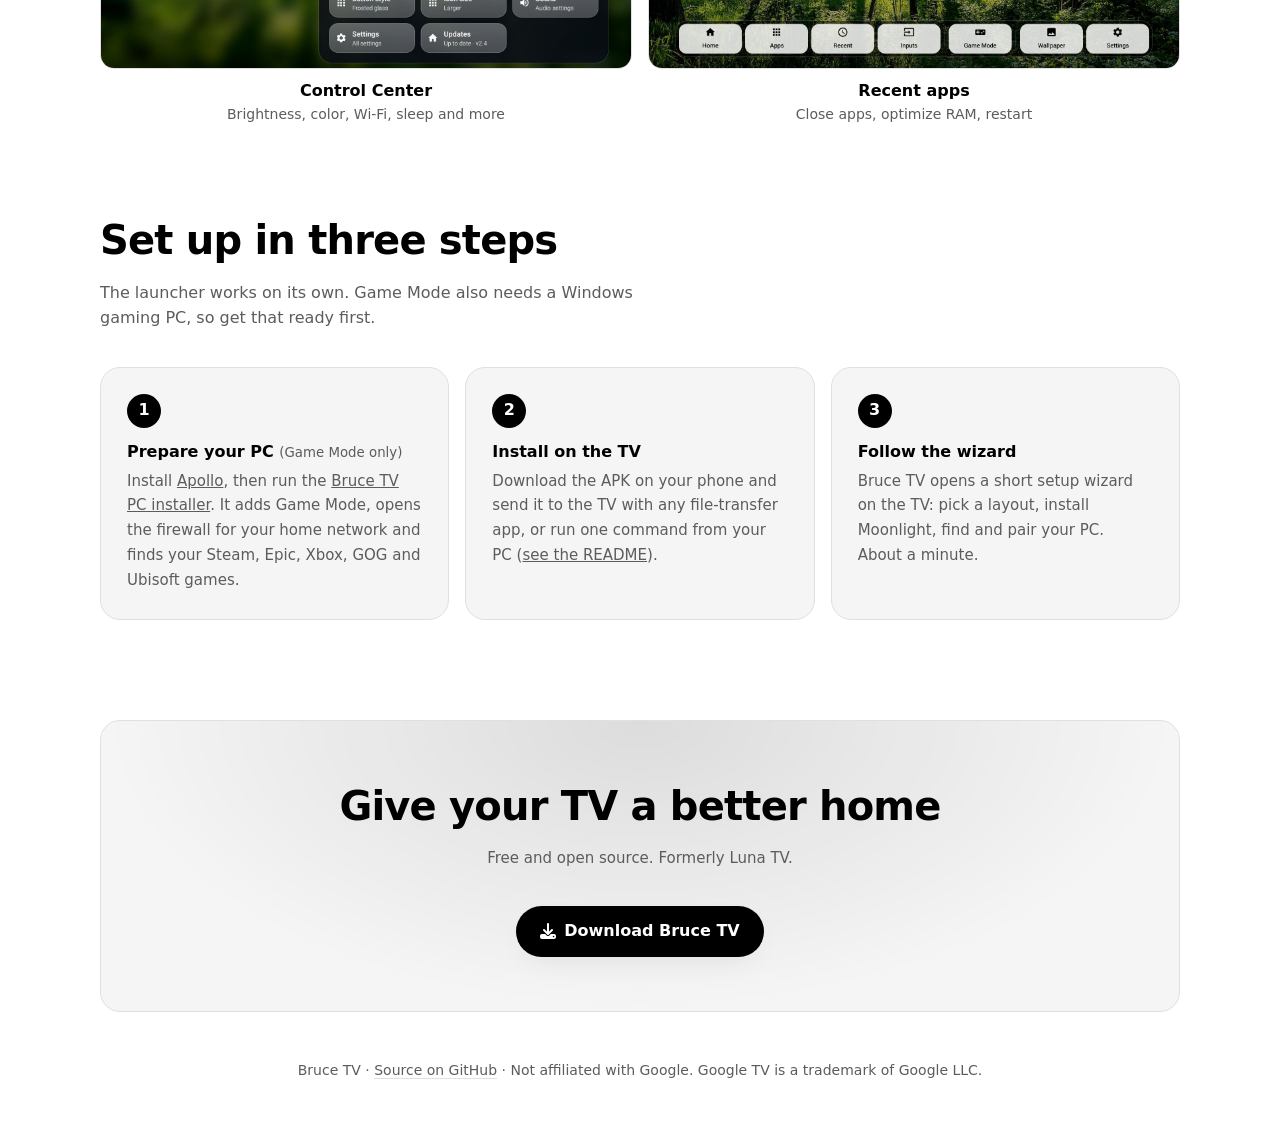
==== commit 27c5c105: "Site: point PC setup at the installer" ====
--- a/docs/index.html
+++ b/docs/index.html
@@ -141,7 +141,7 @@
     <h2>Set up in three steps</h2>
     <p class="sub">The launcher works on its own. Game Mode also needs a Windows gaming PC, so get that ready first.</p>
     <ol class="steps">
-      <li><b>Prepare your PC <small>(Game Mode only)</small></b><span>Install <a href="https://github.com/ClassicOldSong/Apollo/releases">Apollo</a>, then run <code>pc/setup.ps1</code> once. It adds Game Mode, opens the firewall for your home network and finds your Steam, Epic, Xbox, GOG and Ubisoft games.</span></li>
+      <li><b>Prepare your PC <small>(Game Mode only)</small></b><span>Install <a href="https://github.com/ClassicOldSong/Apollo/releases">Apollo</a>, then run the <a href="https://github.com/martintenovski/BruceTV/releases/latest">Bruce TV PC installer</a>. It adds Game Mode, opens the firewall for your home network and finds your Steam, Epic, Xbox, GOG and Ubisoft games.</span></li>
       <li><b>Install on the TV</b><span>Download the APK on your phone and send it to the TV with any file-transfer app, or run one command from your PC (<a href="https://github.com/martintenovski/BruceTV#step-2-install-bruce-tv-on-the-tv">see the README</a>).</span></li>
       <li><b>Follow the wizard</b><span>Bruce TV opens a short setup wizard on the TV: pick a layout, install Moonlight, find and pair your PC. About a minute.</span></li>
     </ol>
